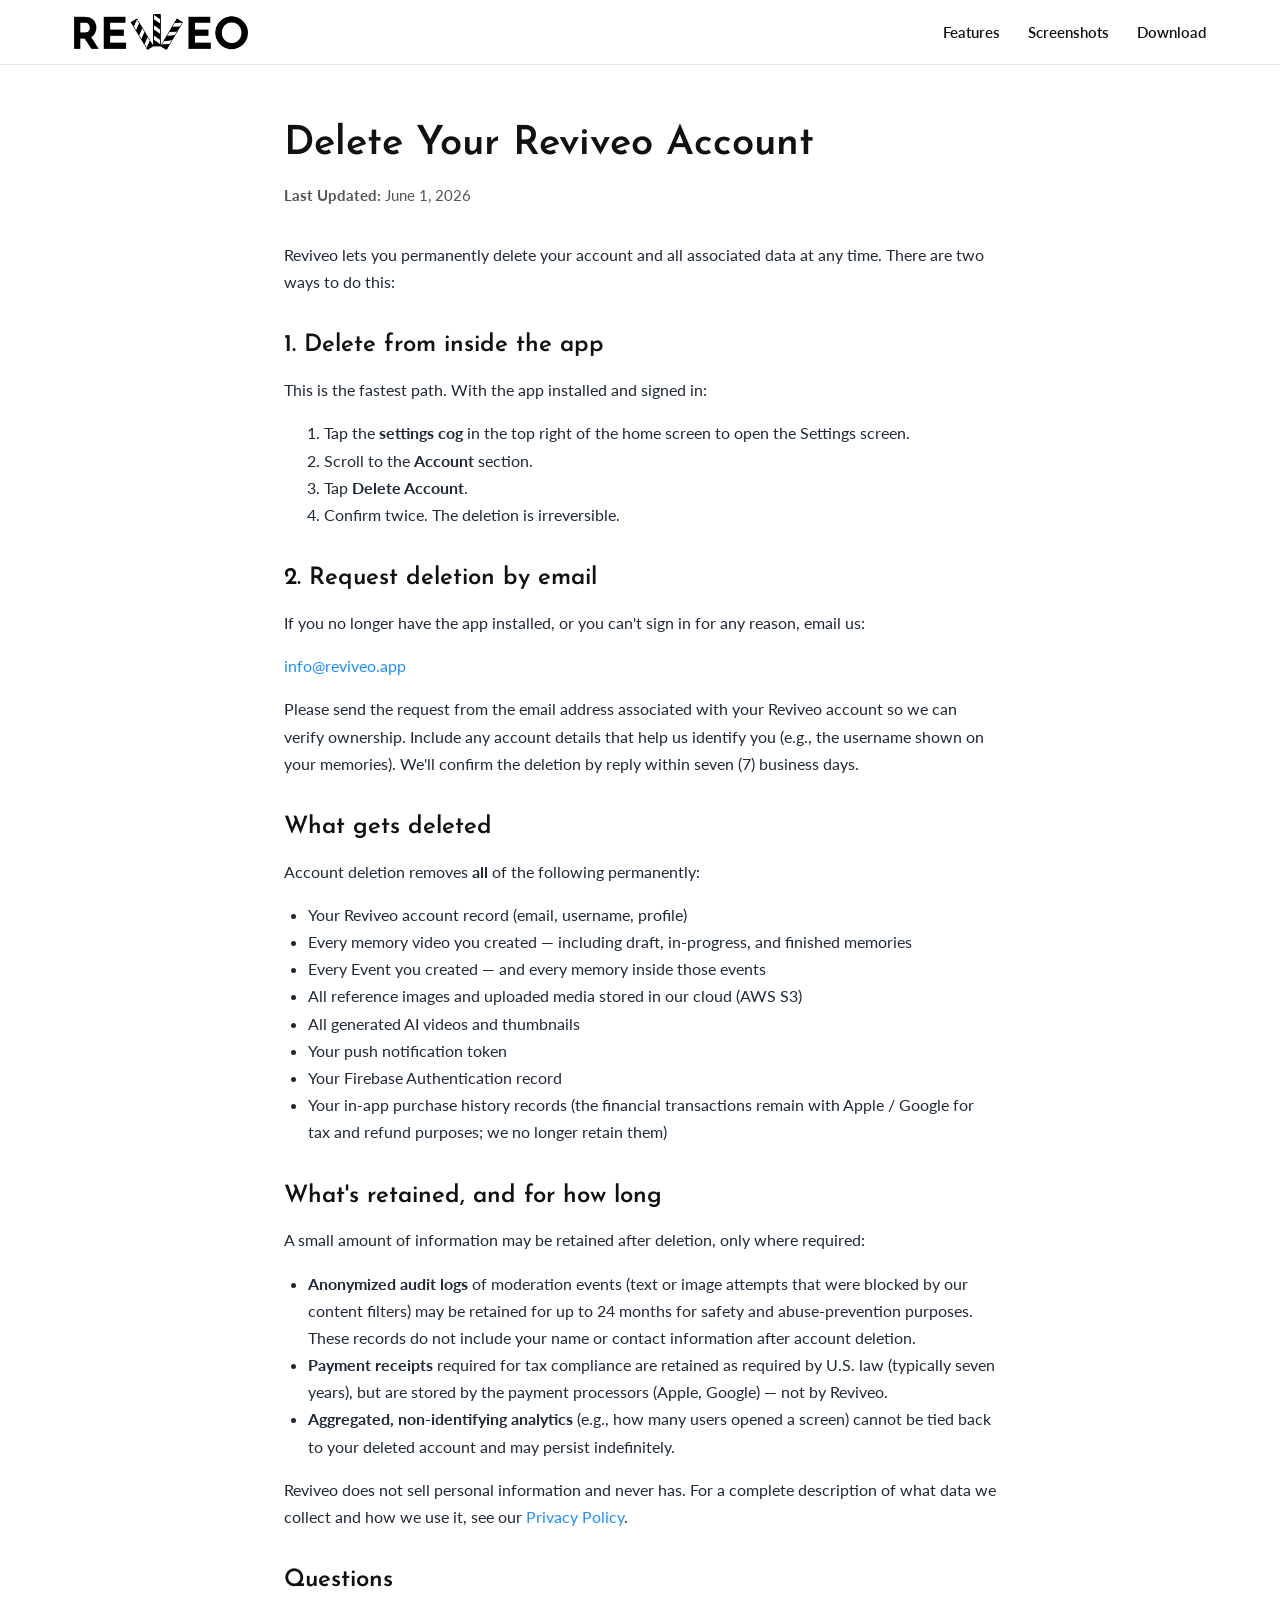
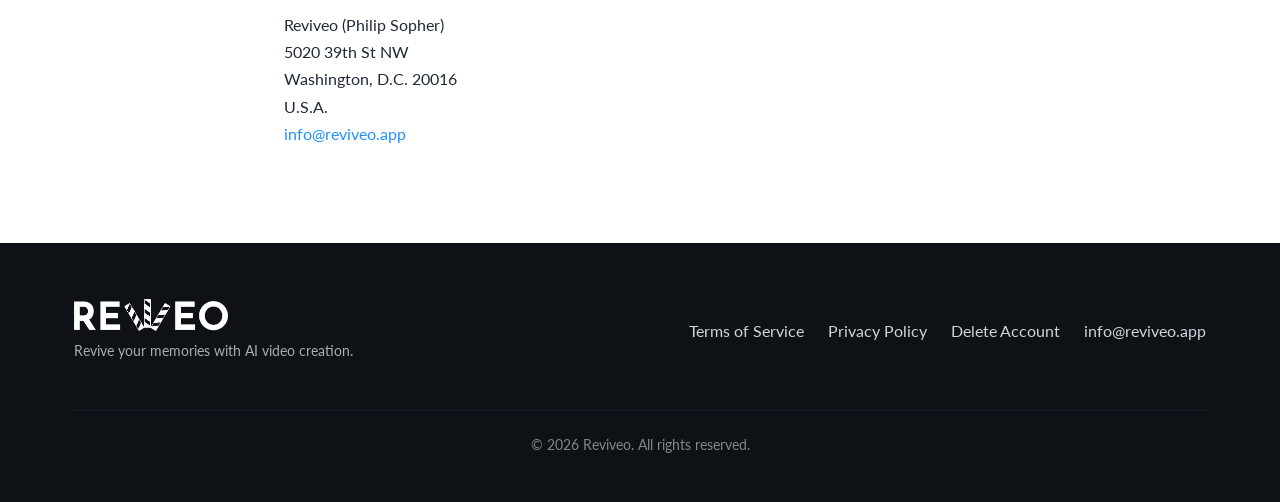
==== delete-account.html @ 12c7ccee "Add delete-account.html for Play Store data deletion link Google Play's Data Safety form requires a " ====
<!DOCTYPE html>
<html lang="en">
<head>
  <meta charset="UTF-8" />
  <meta name="viewport" content="width=device-width, initial-scale=1.0" />
  <title>Delete Your Account — Reviveo</title>
  <meta name="description" content="How to delete your Reviveo account and all associated data." />
  <link rel="icon" type="image/png" href="assets/logos/favicon.png" />
  <link rel="preconnect" href="https://fonts.googleapis.com" />
  <link rel="preconnect" href="https://fonts.gstatic.com" crossorigin />
  <link href="https://fonts.googleapis.com/css2?family=Josefin+Sans:wght@400;600;700&family=Lato:wght@300;400;700&display=swap" rel="stylesheet" />
  <link rel="stylesheet" href="styles/main.css" />
</head>
<body>
  <header class="navbar">
    <div class="navbar-inner">
      <a href="/" class="navbar-brand" aria-label="Reviveo home">
        <img src="assets/logos/wordlogo-josefin.png" alt="Reviveo" />
      </a>
      <nav class="navbar-nav" aria-label="Main">
        <a href="/#features">Features</a>
        <a href="/#screenshots">Screenshots</a>
        <a href="/#download">Download</a>
      </nav>
    </div>
  </header>

  <main class="legal">
    <article class="legal-content">
      <h1>Delete Your Reviveo Account</h1>
      <p class="legal-meta"><strong>Last Updated:</strong> June 1, 2026</p>

      <p>Reviveo lets you permanently delete your account and all associated data at any time. There are two ways to do this:</p>

      <h2>1. Delete from inside the app</h2>
      <p>This is the fastest path. With the app installed and signed in:</p>
      <ol>
        <li>Tap the <strong>settings cog</strong> in the top right of the home screen to open the Settings screen.</li>
        <li>Scroll to the <strong>Account</strong> section.</li>
        <li>Tap <strong>Delete Account</strong>.</li>
        <li>Confirm twice. The deletion is irreversible.</li>
      </ol>

      <h2>2. Request deletion by email</h2>
      <p>If you no longer have the app installed, or you can't sign in for any reason, email us:</p>
      <p><a href="mailto:info@reviveo.app?subject=Delete%20My%20Reviveo%20Account">info@reviveo.app</a></p>
      <p>Please send the request from the email address associated with your Reviveo account so we can verify ownership. Include any account details that help us identify you (e.g., the username shown on your memories). We'll confirm the deletion by reply within seven (7) business days.</p>

      <h2>What gets deleted</h2>
      <p>Account deletion removes <strong>all</strong> of the following permanently:</p>
      <ul>
        <li>Your Reviveo account record (email, username, profile)</li>
        <li>Every memory video you created — including draft, in‑progress, and finished memories</li>
        <li>Every Event you created — and every memory inside those events</li>
        <li>All reference images and uploaded media stored in our cloud (AWS S3)</li>
        <li>All generated AI videos and thumbnails</li>
        <li>Your push notification token</li>
        <li>Your Firebase Authentication record</li>
        <li>Your in‑app purchase history records (the financial transactions remain with Apple / Google for tax and refund purposes; we no longer retain them)</li>
      </ul>

      <h2>What's retained, and for how long</h2>
      <p>A small amount of information may be retained after deletion, only where required:</p>
      <ul>
        <li><strong>Anonymized audit logs</strong> of moderation events (text or image attempts that were blocked by our content filters) may be retained for up to 24 months for safety and abuse‑prevention purposes. These records do not include your name or contact information after account deletion.</li>
        <li><strong>Payment receipts</strong> required for tax compliance are retained as required by U.S. law (typically seven years), but are stored by the payment processors (Apple, Google) — not by Reviveo.</li>
        <li><strong>Aggregated, non‑identifying analytics</strong> (e.g., how many users opened a screen) cannot be tied back to your deleted account and may persist indefinitely.</li>
      </ul>

      <p>Reviveo does not sell personal information and never has. For a complete description of what data we collect and how we use it, see our <a href="privacy.html">Privacy Policy</a>.</p>

      <h2>Questions</h2>
      <p>
        Reviveo (Philip Sopher)<br />
        5020 39th St NW<br />
        Washington, D.C. 20016<br />
        U.S.A.<br />
        <a href="mailto:info@reviveo.app">info@reviveo.app</a>
      </p>
    </article>
  </main>

  <footer class="footer">
    <div class="container footer-inner">
      <div class="footer-brand">
        <img src="assets/logos/wordlogo-josefin.png" alt="Reviveo" class="footer-logo" />
        <p class="footer-tag">Revive your memories with AI video creation.</p>
      </div>
      <div class="footer-links">
        <a href="terms.html">Terms of Service</a>
        <a href="privacy.html">Privacy Policy</a>
        <a href="delete-account.html">Delete Account</a>
        <a href="mailto:info@reviveo.app">info@reviveo.app</a>
      </div>
      <p class="footer-copy">&copy; <span id="footer-year">2026</span> Reviveo. All rights reserved.</p>
    </div>
  </footer>

  <script src="scripts/carousel.js" defer></script>
</body>
</html>
---- styles/main.css ----
/* ─── Tokens ─────────────────────────────────────────────────────────────── */
:root {
  --color-primary: dodgerblue;
  --color-primary-dark: #1e88e5;
  --color-secondary: #f06292;
  --color-text: #111111;
  --color-muted: #555555;
  --color-bg: #ffffff;
  --color-bg-soft: #f7f8fa;
  --color-border: #e5e7eb;
  --font-body: 'Lato', 'Open Sans', 'Oxygen', 'Raleway', Arial, sans-serif;
  --font-display: 'Josefin Sans', 'Lato', sans-serif;
  --radius: 12px;
  --shadow-sm: 0 1px 2px rgba(0,0,0,.05);
  --shadow-md: 0 8px 24px rgba(0,0,0,.08);
  --max-width: 1180px;
}

/* ─── Reset ──────────────────────────────────────────────────────────────── */
*,
*::before,
*::after {
  box-sizing: border-box;
}
html {
  scroll-behavior: smooth;
}
body {
  margin: 0;
  font-family: var(--font-body);
  font-size: 16px;
  line-height: 1.6;
  color: var(--color-text);
  background: var(--color-bg);
  -webkit-font-smoothing: antialiased;
}
img {
  max-width: 100%;
  display: block;
}
a {
  color: var(--color-primary);
  text-decoration: none;
}
a:hover {
  text-decoration: underline;
}
h1, h2, h3 {
  font-family: var(--font-display);
  font-weight: 600;
  margin: 0 0 .5em;
  line-height: 1.2;
}

/* ─── Layout ─────────────────────────────────────────────────────────────── */
.container {
  width: 100%;
  max-width: var(--max-width);
  margin: 0 auto;
  padding: 0 24px;
}
.section {
  padding: 80px 0;
}
.section-title {
  font-size: clamp(2rem, 4vw, 2.75rem);
  text-align: center;
  margin-bottom: .25em;
}
.section-lead {
  text-align: center;
  font-size: 1.125rem;
  color: var(--color-muted);
  max-width: 640px;
  margin: 0 auto 48px;
}

/* ─── Navbar ─────────────────────────────────────────────────────────────── */
.navbar {
  position: fixed;
  inset: 0 0 auto 0;
  z-index: 50;
  background: rgba(255,255,255,.92);
  backdrop-filter: saturate(180%) blur(8px);
  border-bottom: 1px solid var(--color-border);
}
.navbar-inner {
  max-width: var(--max-width);
  margin: 0 auto;
  padding: 14px 24px;
  display: flex;
  align-items: center;
  justify-content: space-between;
  gap: 24px;
}
.navbar-brand img {
  height: 36px;
  width: auto;
}
.navbar-nav {
  display: flex;
  gap: 28px;
}
.navbar-nav a {
  color: var(--color-text);
  font-weight: 600;
  font-size: .95rem;
}
.navbar-nav a:hover {
  color: var(--color-primary);
  text-decoration: none;
}
@media (max-width: 600px) {
  .navbar-nav { gap: 16px; }
  .navbar-nav a { font-size: .85rem; }
  .navbar-brand img { height: 28px; }
}

/* ─── Hero ───────────────────────────────────────────────────────────────── */
.hero {
  position: relative;
  min-height: 100vh;
  display: flex;
  align-items: center;
  justify-content: center;
  overflow: hidden;
  color: #fff;
  text-align: center;
  padding: 96px 24px 64px;
}
.hero-carousel {
  position: absolute;
  inset: 0;
  z-index: 0;
}
.hero-slide {
  position: absolute;
  inset: 0;
  background-size: cover;
  background-position: center;
  background-repeat: no-repeat;
  opacity: 0;
  transition: opacity 1.2s ease-in-out;
}
.hero-slide.is-active {
  opacity: 1;
}
.hero-overlay {
  position: absolute;
  inset: 0;
  z-index: 1;
  background: linear-gradient(180deg, rgba(0,0,0,.55) 0%, rgba(0,0,0,.65) 100%);
}
.hero-content {
  position: relative;
  z-index: 2;
  max-width: 820px;
}
.hero-title {
  font-family: var(--font-display);
  font-size: clamp(2.25rem, 6vw, 4.25rem);
  font-weight: 700;
  letter-spacing: -.01em;
  margin: 0 0 24px;
  text-shadow: 0 2px 24px rgba(0,0,0,.5);
}
.hero-subtitle {
  font-size: clamp(1rem, 2vw, 1.25rem);
  margin: 0 0 32px;
  opacity: .95;
}
.hero-cta {
  display: flex;
  gap: 12px;
  justify-content: center;
  flex-wrap: wrap;
}

/* ─── Buttons ────────────────────────────────────────────────────────────── */
.btn {
  display: inline-block;
  padding: 14px 28px;
  border-radius: var(--radius);
  font-weight: 700;
  font-size: 1rem;
  border: 2px solid transparent;
  cursor: pointer;
  transition: transform .15s ease, background .15s ease, color .15s ease;
}
.btn:hover {
  text-decoration: none;
  transform: translateY(-1px);
}
.btn-primary {
  background: var(--color-primary);
  color: #fff;
}
.btn-primary:hover {
  background: var(--color-primary-dark);
}
.btn-ghost {
  background: transparent;
  color: #fff;
  border-color: rgba(255,255,255,.7);
}
.btn-ghost:hover {
  background: rgba(255,255,255,.1);
}

/* ─── Features ───────────────────────────────────────────────────────────── */
.features {
  background: var(--color-bg);
}
.feature-list {
  list-style: none;
  padding: 0;
  margin: 0;
  display: grid;
  grid-template-columns: repeat(auto-fit, minmax(260px, 1fr));
  gap: 24px;
}
.feature-card {
  background: var(--color-bg-soft);
  border: 1px solid var(--color-border);
  border-radius: var(--radius);
  padding: 32px 28px;
  text-align: center;
  transition: transform .2s ease, box-shadow .2s ease;
}
.feature-card:hover {
  transform: translateY(-2px);
  box-shadow: var(--shadow-md);
}
.feature-icon {
  font-size: 2.5rem;
  line-height: 1;
  margin-bottom: 16px;
}
.feature-card h3 {
  font-size: 1.35rem;
  margin-bottom: 12px;
}
.feature-card p {
  color: var(--color-muted);
  margin: 0;
}

/* ─── Screenshots ────────────────────────────────────────────────────────── */
.screenshots {
  background: var(--color-bg-soft);
}
.screenshot-row-title {
  margin: 32px 4px 12px;
  font-size: 1.5rem;
  font-weight: 600;
  color: var(--color-text);
}
.screenshot-row-title:first-of-type {
  margin-top: 8px;
}
.screenshot-row {
  display: flex;
  gap: 20px;
  overflow-x: auto;
  padding: 12px 4px 24px;
  scroll-snap-type: x mandatory;
  -webkit-overflow-scrolling: touch;
}
.screenshot-row img {
  flex: 0 0 auto;
  width: clamp(220px, 30vw, 280px);
  height: auto;
  scroll-snap-align: start;
  border-radius: 24px;
  filter: drop-shadow(0 12px 24px rgba(0,0,0,.12));
}

/* ─── Download ───────────────────────────────────────────────────────────── */
.download {
  background: linear-gradient(135deg, dodgerblue 0%, #1e88e5 100%);
  color: #fff;
}
.download .section-title,
.download .section-lead {
  color: #fff;
}
.download .section-lead {
  opacity: .9;
}
.store-buttons {
  display: flex;
  gap: 16px;
  justify-content: center;
  flex-wrap: wrap;
}
.store-btn {
  display: inline-flex;
  flex-direction: column;
  align-items: flex-start;
  background: #000;
  color: #fff;
  padding: 12px 24px;
  border-radius: var(--radius);
  min-width: 200px;
  transition: transform .15s ease, background .15s ease;
}
.store-btn:hover {
  background: #1a1a1a;
  transform: translateY(-1px);
  text-decoration: none;
}
.store-btn-eyebrow {
  font-size: .75rem;
  text-transform: uppercase;
  letter-spacing: .04em;
  opacity: .85;
}
.store-btn-name {
  font-family: var(--font-display);
  font-size: 1.4rem;
  font-weight: 600;
}

/* ─── Footer ─────────────────────────────────────────────────────────────── */
.footer {
  background: #0e1116;
  color: #d1d5db;
  padding: 56px 0 32px;
}
.footer a {
  color: #d1d5db;
}
.footer-inner {
  display: flex;
  flex-wrap: wrap;
  gap: 24px;
  align-items: center;
  justify-content: space-between;
}
.footer-brand {
  flex: 1 1 240px;
}
.footer-logo {
  height: 32px;
  width: auto;
  filter: brightness(0) invert(1);
  margin-bottom: 8px;
}
.footer-tag {
  margin: 0;
  font-size: .9rem;
  opacity: .8;
}
.footer-links {
  display: flex;
  gap: 24px;
  flex-wrap: wrap;
}
.footer-links a:hover {
  color: #fff;
}
.footer-copy {
  flex: 1 1 100%;
  text-align: center;
  font-size: .85rem;
  opacity: .6;
  margin-top: 24px;
  border-top: 1px solid #1f2937;
  padding-top: 24px;
}

/* ─── Legal pages ────────────────────────────────────────────────────────── */
.legal {
  padding-top: 120px;
  padding-bottom: 80px;
  background: var(--color-bg);
}
.legal-content {
  max-width: 760px;
  margin: 0 auto;
  padding: 0 24px;
}
.legal-content h1 {
  font-size: clamp(2rem, 4vw, 2.5rem);
  margin-bottom: 8px;
}
.legal-content .legal-meta {
  color: var(--color-muted);
  margin-bottom: 32px;
  font-size: .95rem;
}
.legal-content h2 {
  font-size: 1.5rem;
  margin-top: 36px;
  margin-bottom: 12px;
}
.legal-content h3 {
  font-size: 1.15rem;
  margin-top: 24px;
  margin-bottom: 8px;
  font-weight: 600;
}
.legal-content p,
.legal-content li {
  font-size: 1rem;
  line-height: 1.7;
  color: #1f2937;
}
.legal-content ul {
  padding-left: 24px;
}
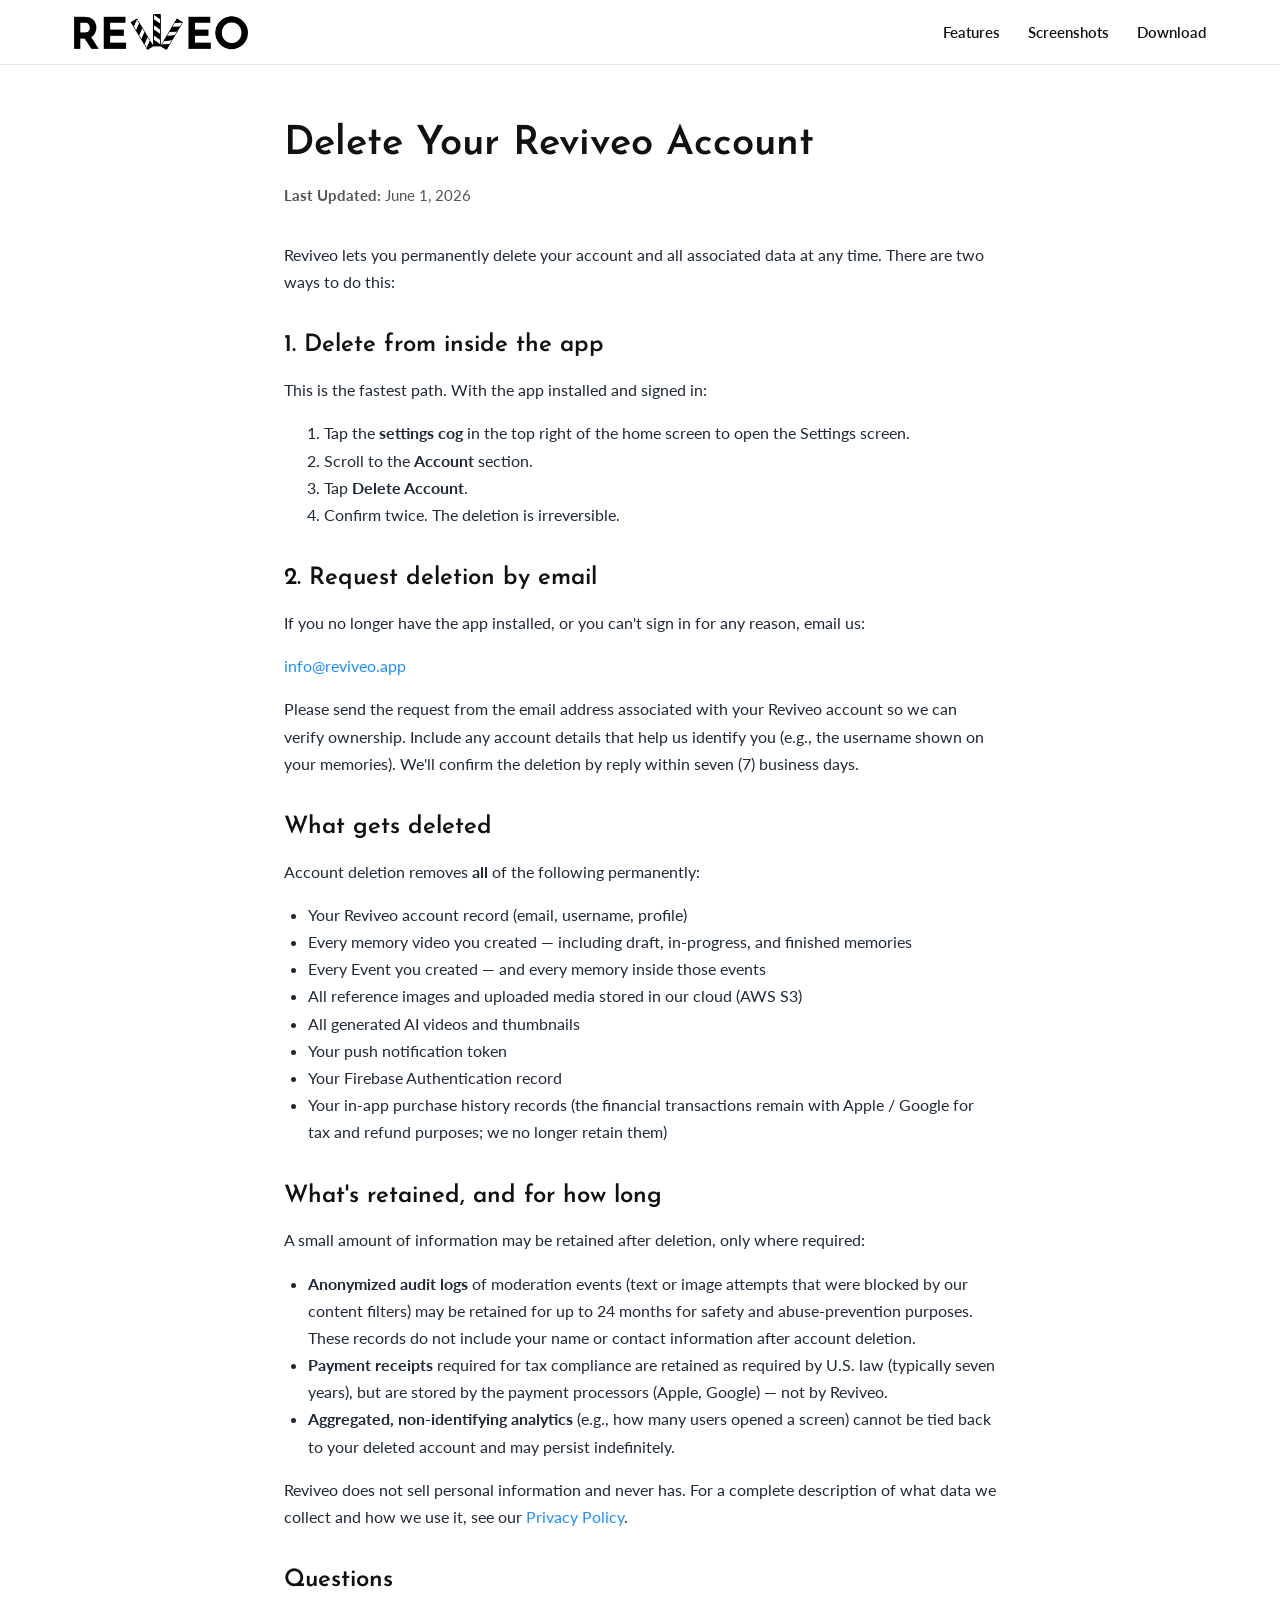
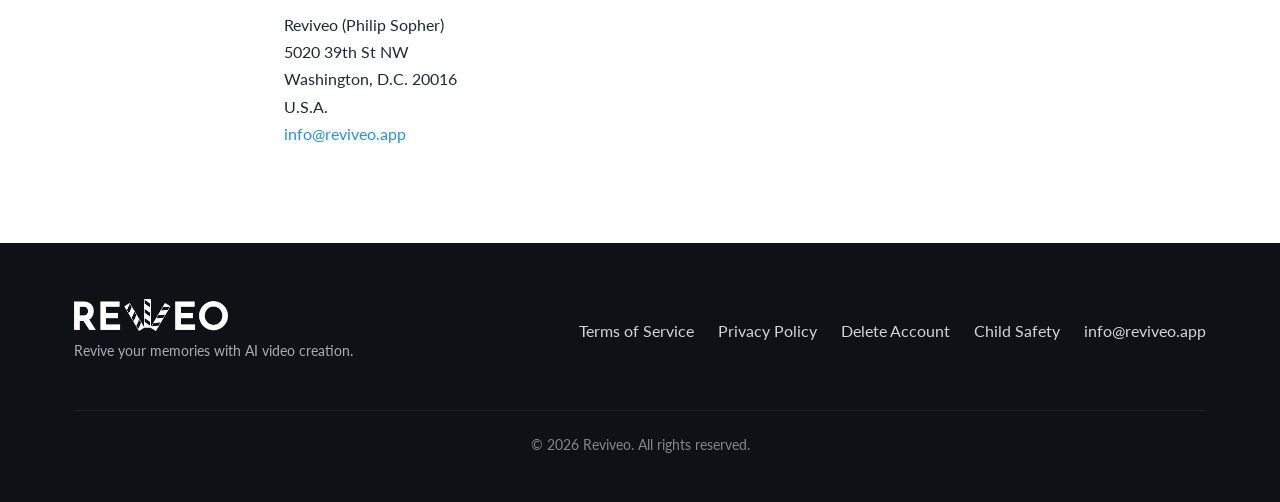
==== commit a3cc4869: "Add Child Safety Standards page for Google Play CSAE compliance Google Play requires apps in the soc" ====
--- a/delete-account.html
+++ b/delete-account.html
@@ -90,6 +90,7 @@
         <a href="terms.html">Terms of Service</a>
         <a href="privacy.html">Privacy Policy</a>
         <a href="delete-account.html">Delete Account</a>
+        <a href="child-safety.html">Child Safety</a>
         <a href="mailto:info@reviveo.app">info@reviveo.app</a>
       </div>
       <p class="footer-copy">&copy; <span id="footer-year">2026</span> Reviveo. All rights reserved.</p>
